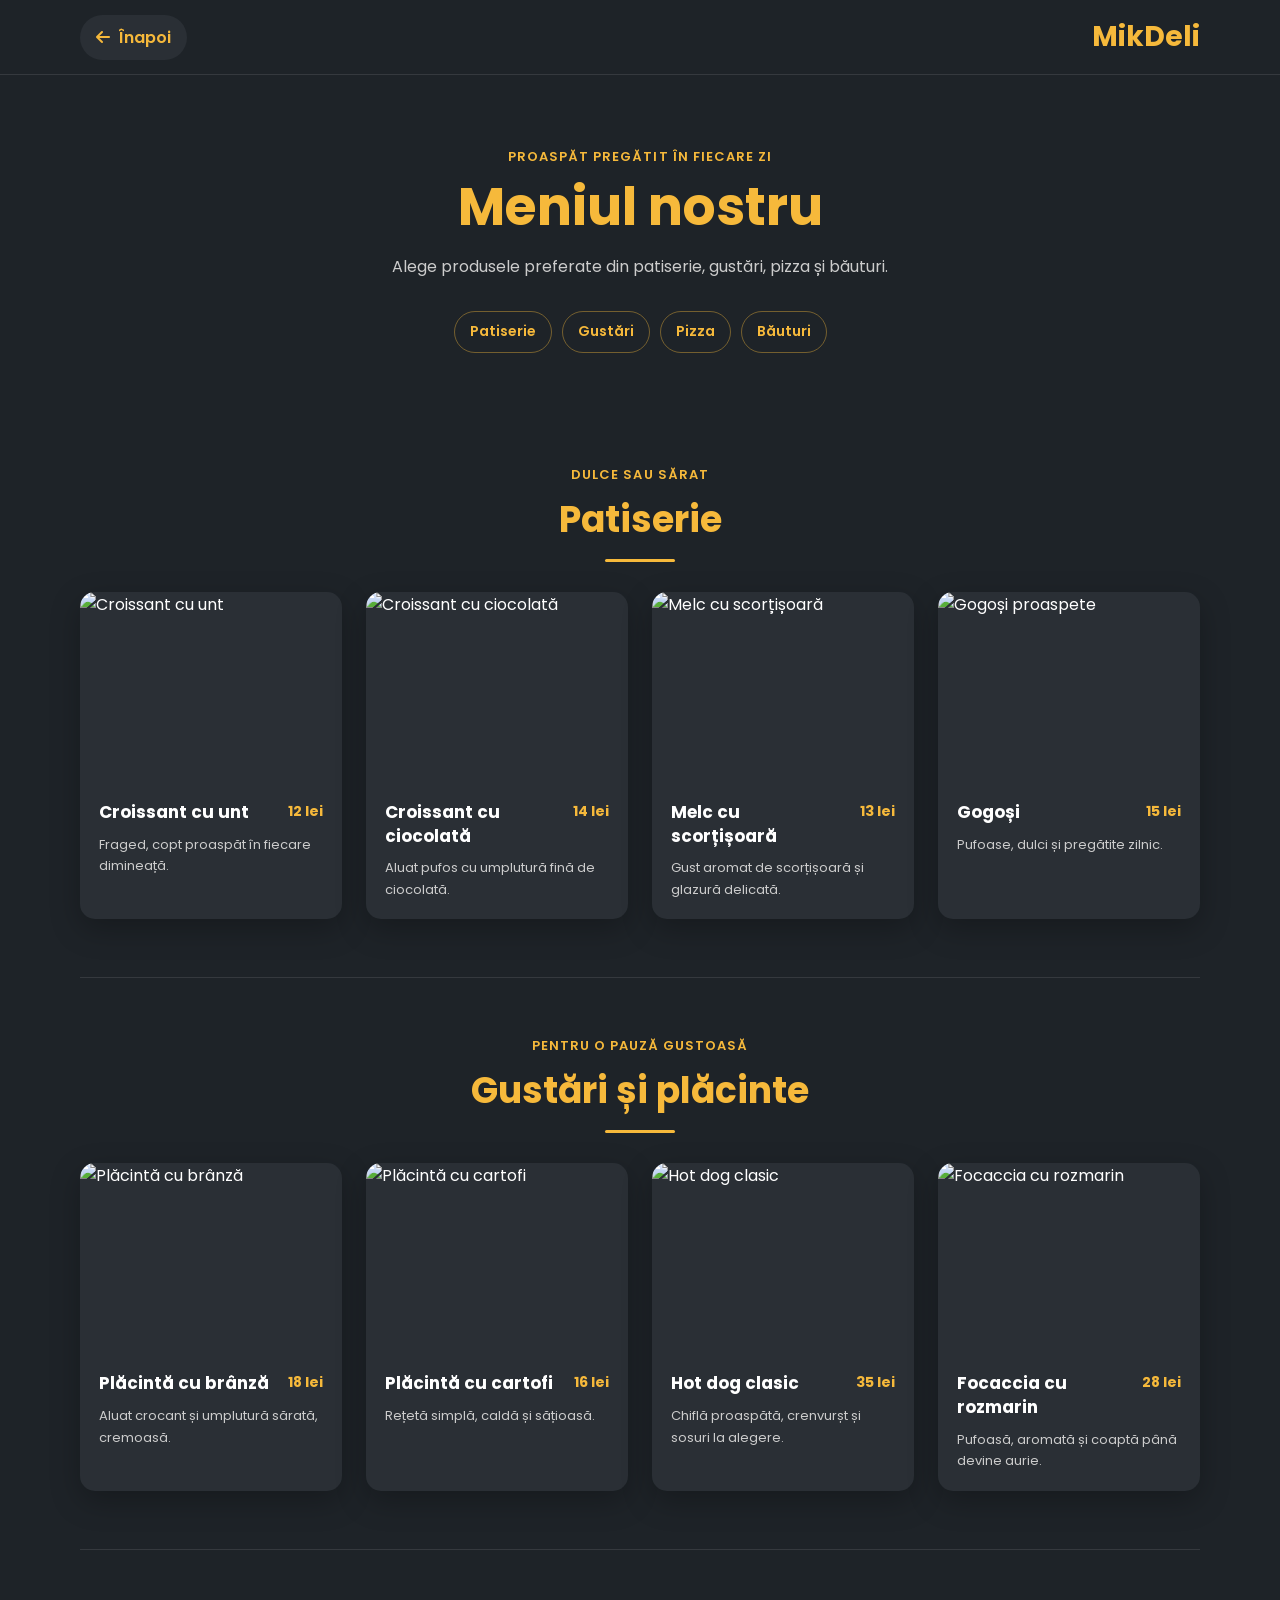
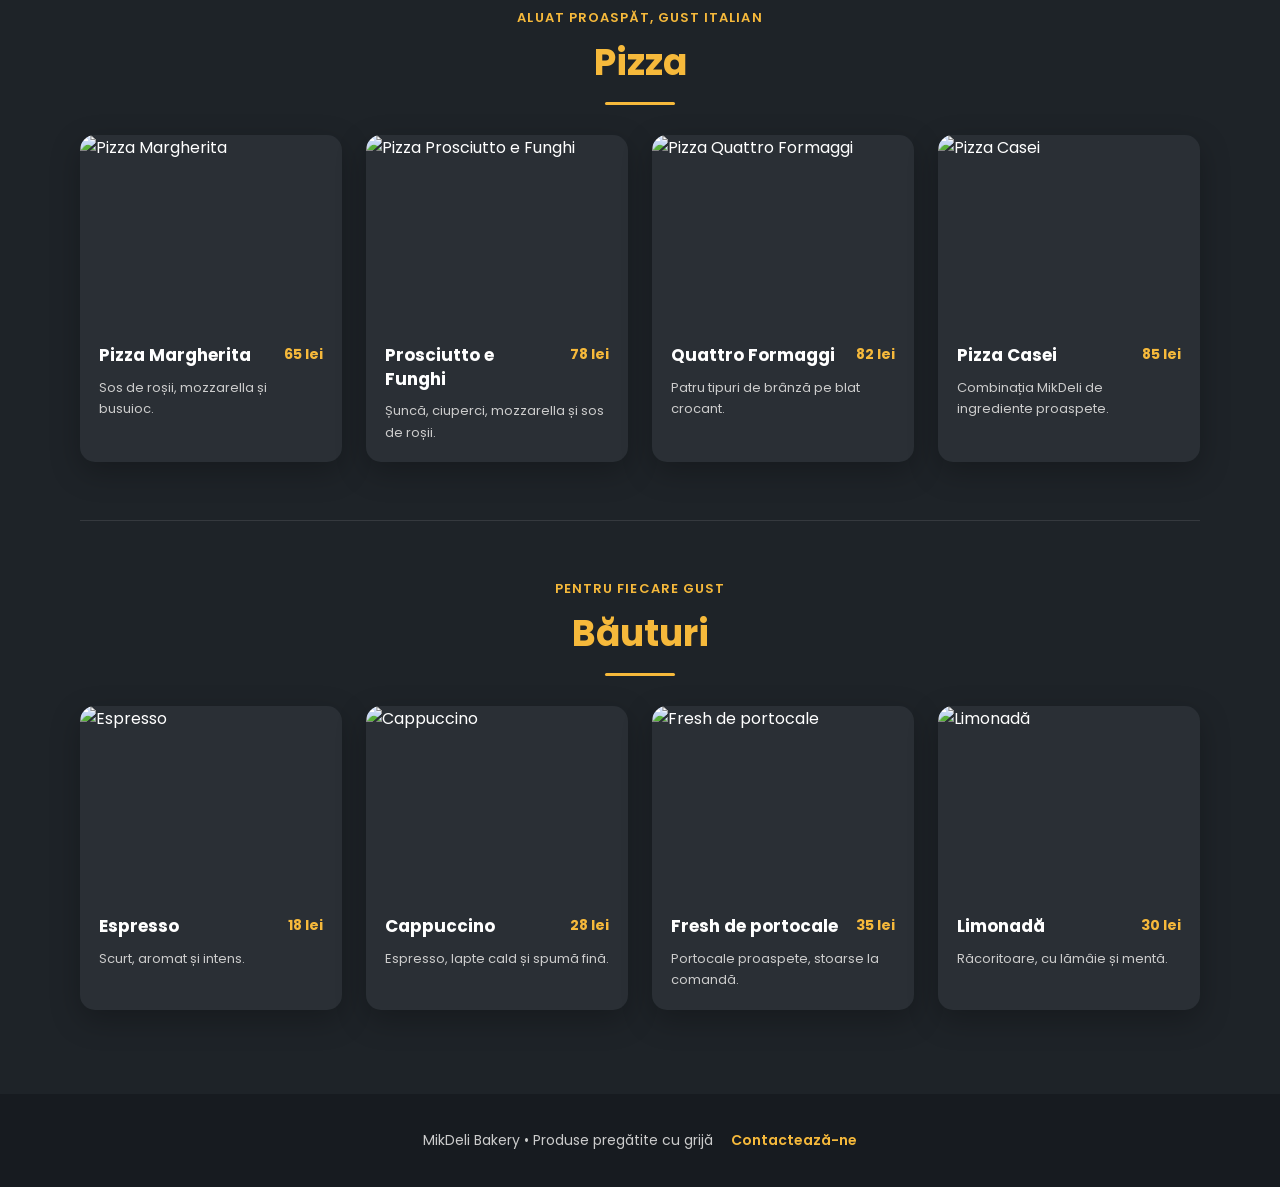
==== menu.html @ b8315f11 "Add files via upload" ====
<!DOCTYPE html>
<html lang="ro">
<head>
    <meta charset="UTF-8">
    <meta name="viewport" content="width=device-width, initial-scale=1.0">
    <meta name="theme-color" content="#1e2328">
    <title>Meniul nostru | MikDeli</title>

    <link rel="stylesheet" href="menu.css">
    <link href="https://fonts.googleapis.com/css2?family=Poppins:wght@300;400;600;700&display=swap" rel="stylesheet">
    <link rel="stylesheet" href="https://cdnjs.cloudflare.com/ajax/libs/font-awesome/6.5.0/css/all.min.css">
</head>
<body>

    <header class="menu-topbar">
        <div class="menu-topbar__content">
            <a class="back-btn" href="index.html" aria-label="Înapoi la pagina principală">
                <i class="fa-solid fa-arrow-left" aria-hidden="true"></i>
                <span>Înapoi</span>
            </a>

            <a class="menu-logo" href="index.html">MikDeli</a>
        </div>
    </header>

    <main>
        <section class="menu-hero" aria-labelledby="menu-title">
            <p class="menu-kicker">Proaspăt pregătit în fiecare zi</p>
            <h1 id="menu-title">Meniul nostru</h1>
            <p class="menu-intro">Alege produsele preferate din patiserie, gustări, pizza și băuturi.</p>

            <nav class="category-nav" aria-label="Categorii din meniu">
                <a href="#patiserie">Patiserie</a>
                <a href="#gustari">Gustări</a>
                <a href="#pizza">Pizza</a>
                <a href="#bauturi">Băuturi</a>
            </nav>
        </section>

        <section class="menu-section" id="patiserie" aria-labelledby="patiserie-title">
            <div class="section-heading">
                <p class="menu-kicker">Dulce sau sărat</p>
                <h2 id="patiserie-title">Patiserie</h2>
            </div>

            <div class="products-grid">
                <article class="menu-card">
                    <img src="https://images.unsplash.com/photo-1509440159596-0249088772ff?auto=format&fit=crop&w=900&q=80" alt="Croissant cu unt" loading="lazy">
                    <div class="menu-card__content">
                        <div class="menu-card__topline"><h3>Croissant cu unt</h3><span class="price">12 lei</span></div>
                        <p>Fraged, copt proaspăt în fiecare dimineață.</p>
                    </div>
                </article>

                <article class="menu-card">
                    <img src="https://images.unsplash.com/photo-1555507036-ab1f4038808a?auto=format&fit=crop&w=900&q=80" alt="Croissant cu ciocolată" loading="lazy">
                    <div class="menu-card__content">
                        <div class="menu-card__topline"><h3>Croissant cu ciocolată</h3><span class="price">14 lei</span></div>
                        <p>Aluat pufos cu umplutură fină de ciocolată.</p>
                    </div>
                </article>

                <article class="menu-card">
                    <img src="https://images.unsplash.com/photo-1509440159596-0249088772ff?auto=format&fit=crop&w=900&q=80" alt="Melc cu scorțișoară" loading="lazy">
                    <div class="menu-card__content">
                        <div class="menu-card__topline"><h3>Melc cu scorțișoară</h3><span class="price">13 lei</span></div>
                        <p>Gust aromat de scorțișoară și glazură delicată.</p>
                    </div>
                </article>

                <article class="menu-card">
                    <img src="https://images.unsplash.com/photo-1558961363-fa8fdf82db35?auto=format&fit=crop&w=900&q=80" alt="Gogoși proaspete" loading="lazy">
                    <div class="menu-card__content">
                        <div class="menu-card__topline"><h3>Gogoși</h3><span class="price">15 lei</span></div>
                        <p>Pufoase, dulci și pregătite zilnic.</p>
                    </div>
                </article>
            </div>
        </section>

        <section class="menu-section" id="gustari" aria-labelledby="gustari-title">
            <div class="section-heading">
                <p class="menu-kicker">Pentru o pauză gustoasă</p>
                <h2 id="gustari-title">Gustări și plăcinte</h2>
            </div>

            <div class="products-grid">
                <article class="menu-card">
                    <img src="https://images.unsplash.com/photo-1601050690597-df0568f70950?auto=format&fit=crop&w=900&q=80" alt="Plăcintă cu brânză" loading="lazy">
                    <div class="menu-card__content">
                        <div class="menu-card__topline"><h3>Plăcintă cu brânză</h3><span class="price">18 lei</span></div>
                        <p>Aluat crocant și umplutură sărată, cremoasă.</p>
                    </div>
                </article>

                <article class="menu-card">
                    <img src="https://images.unsplash.com/photo-1601050690597-df0568f70950?auto=format&fit=crop&w=900&q=80" alt="Plăcintă cu cartofi" loading="lazy">
                    <div class="menu-card__content">
                        <div class="menu-card__topline"><h3>Plăcintă cu cartofi</h3><span class="price">16 lei</span></div>
                        <p>Rețetă simplă, caldă și sățioasă.</p>
                    </div>
                </article>

                <article class="menu-card">
                    <img src="https://images.unsplash.com/photo-1550547660-d9450f859349?auto=format&fit=crop&w=900&q=80" alt="Hot dog clasic" loading="lazy">
                    <div class="menu-card__content">
                        <div class="menu-card__topline"><h3>Hot dog clasic</h3><span class="price">35 lei</span></div>
                        <p>Chiflă proaspătă, crenvurșt și sosuri la alegere.</p>
                    </div>
                </article>

                <article class="menu-card">
                    <img src="https://images.unsplash.com/photo-1593560708920-61dd98c46a4e?auto=format&fit=crop&w=900&q=80" alt="Focaccia cu rozmarin" loading="lazy">
                    <div class="menu-card__content">
                        <div class="menu-card__topline"><h3>Focaccia cu rozmarin</h3><span class="price">28 lei</span></div>
                        <p>Pufoasă, aromată și coaptă până devine aurie.</p>
                    </div>
                </article>
            </div>
        </section>

        <section class="menu-section" id="pizza" aria-labelledby="pizza-title">
            <div class="section-heading">
                <p class="menu-kicker">Aluat proaspăt, gust italian</p>
                <h2 id="pizza-title">Pizza</h2>
            </div>

            <div class="products-grid">
                <article class="menu-card">
                    <img src="https://images.unsplash.com/photo-1574071318508-1cdbab80d002?auto=format&fit=crop&w=900&q=80" alt="Pizza Margherita" loading="lazy">
                    <div class="menu-card__content">
                        <div class="menu-card__topline"><h3>Pizza Margherita</h3><span class="price">65 lei</span></div>
                        <p>Sos de roșii, mozzarella și busuioc.</p>
                    </div>
                </article>

                <article class="menu-card">
                    <img src="https://images.unsplash.com/photo-1565299624946-b28f40a0ae38?auto=format&fit=crop&w=900&q=80" alt="Pizza Prosciutto e Funghi" loading="lazy">
                    <div class="menu-card__content">
                        <div class="menu-card__topline"><h3>Prosciutto e Funghi</h3><span class="price">78 lei</span></div>
                        <p>Șuncă, ciuperci, mozzarella și sos de roșii.</p>
                    </div>
                </article>

                <article class="menu-card">
                    <img src="https://images.unsplash.com/photo-1579751626657-72bc17010498?auto=format&fit=crop&w=900&q=80" alt="Pizza Quattro Formaggi" loading="lazy">
                    <div class="menu-card__content">
                        <div class="menu-card__topline"><h3>Quattro Formaggi</h3><span class="price">82 lei</span></div>
                        <p>Patru tipuri de brânză pe blat crocant.</p>
                    </div>
                </article>

                <article class="menu-card">
                    <img src="https://images.unsplash.com/photo-1513104890138-7c749659a591?auto=format&fit=crop&w=900&q=80" alt="Pizza Casei" loading="lazy">
                    <div class="menu-card__content">
                        <div class="menu-card__topline"><h3>Pizza Casei</h3><span class="price">85 lei</span></div>
                        <p>Combinația MikDeli de ingrediente proaspete.</p>
                    </div>
                </article>
            </div>
        </section>

        <section class="menu-section" id="bauturi" aria-labelledby="bauturi-title">
            <div class="section-heading">
                <p class="menu-kicker">Pentru fiecare gust</p>
                <h2 id="bauturi-title">Băuturi</h2>
            </div>

            <div class="products-grid">
                <article class="menu-card">
                    <img src="https://images.unsplash.com/photo-1495474472287-4d71bcdd2085?auto=format&fit=crop&w=900&q=80" alt="Espresso" loading="lazy">
                    <div class="menu-card__content">
                        <div class="menu-card__topline"><h3>Espresso</h3><span class="price">18 lei</span></div>
                        <p>Scurt, aromat și intens.</p>
                    </div>
                </article>

                <article class="menu-card">
                    <img src="https://images.unsplash.com/photo-1572442388796-11668a67e53d?auto=format&fit=crop&w=900&q=80" alt="Cappuccino" loading="lazy">
                    <div class="menu-card__content">
                        <div class="menu-card__topline"><h3>Cappuccino</h3><span class="price">28 lei</span></div>
                        <p>Espresso, lapte cald și spumă fină.</p>
                    </div>
                </article>

                <article class="menu-card">
                    <img src="https://images.unsplash.com/photo-1600271886742-f049cd451bba?auto=format&fit=crop&w=900&q=80" alt="Fresh de portocale" loading="lazy">
                    <div class="menu-card__content">
                        <div class="menu-card__topline"><h3>Fresh de portocale</h3><span class="price">35 lei</span></div>
                        <p>Portocale proaspete, stoarse la comandă.</p>
                    </div>
                </article>

                <article class="menu-card">
                    <img src="https://images.unsplash.com/photo-1629203851122-3726ecdf080e?auto=format&fit=crop&w=900&q=80" alt="Limonadă" loading="lazy">
                    <div class="menu-card__content">
                        <div class="menu-card__topline"><h3>Limonadă</h3><span class="price">30 lei</span></div>
                        <p>Răcoritoare, cu lămâie și mentă.</p>
                    </div>
                </article>
            </div>
        </section>
    </main>

    <footer class="menu-footer">
        <p>MikDeli Bakery • Produse pregătite cu grijă</p>
        <a href="index.html#contact">Contactează-ne</a>
    </footer>

</body>
</html>
---- menu.css ----
*{
    margin:0;
    padding:0;
    box-sizing:border-box;
    font-family:'Poppins',sans-serif;
}

html{
    scroll-behavior:smooth;
    scroll-padding-top:92px;
}

body{
    min-width:320px;
    background:#1e2328;
    color:#fff;
    overflow-x:hidden;
}

img{
    display:block;
    max-width:100%;
}

a{
    color:#f6b93b;
    text-decoration:none;
}

a:focus-visible{
    outline:2px solid #f6b93b;
    outline-offset:4px;
}

/* Bara de sus */
.menu-topbar{
    position:sticky;
    top:0;
    z-index:10;
    background:#1e2328;
    border-bottom:1px solid rgba(255,255,255,.1);
}

.menu-topbar__content{
    width:min(1120px, calc(100% - 40px));
    min-height:74px;
    margin:0 auto;
    display:flex;
    align-items:center;
    justify-content:space-between;
    gap:16px;
}

.back-btn{
    display:inline-flex;
    align-items:center;
    justify-content:center;
    gap:9px;
    min-height:44px;
    padding:10px 16px;
    border-radius:30px;
    background:#2a2f35;
    color:#f6b93b;
    font-weight:600;
    transition:.3s ease;
}

.back-btn:hover,
.back-btn:focus-visible{
    background:#343a42;
    transform:translateX(-3px);
}

.menu-logo{
    color:#f6b93b;
    font-size:28px;
    font-weight:700;
}

/* Titlu */
.menu-hero{
    max-width:860px;
    margin:0 auto;
    padding:72px 20px 54px;
    text-align:center;
}

.menu-kicker{
    color:#f6b93b;
    font-size:13px;
    font-weight:600;
    letter-spacing:.08em;
    text-transform:uppercase;
}

.menu-hero h1{
    margin-top:10px;
    color:#f6b93b;
    font-size:clamp(34px, 6vw, 52px);
    line-height:1.15;
}

.menu-intro{
    max-width:620px;
    margin:16px auto 0;
    color:#ccc;
    line-height:1.75;
}

.category-nav{
    display:flex;
    flex-wrap:wrap;
    justify-content:center;
    gap:10px;
    margin-top:30px;
}

.category-nav a{
    min-height:42px;
    display:inline-flex;
    align-items:center;
    justify-content:center;
    padding:8px 15px;
    border:1px solid rgba(246,185,59,.4);
    border-radius:24px;
    color:#f6b93b;
    font-size:14px;
    font-weight:600;
    transition:.3s ease;
}

.category-nav a:hover,
.category-nav a:focus-visible{
    background:#f6b93b;
    color:#1e2328;
    transform:translateY(-2px);
}

/* Categorii */
.menu-section{
    width:min(1120px, calc(100% - 40px));
    margin:0 auto;
    padding:58px 0;
    scroll-margin-top:92px;
}

.menu-section + .menu-section{
    border-top:1px solid rgba(255,255,255,.1);
}

.section-heading{
    margin-bottom:30px;
    text-align:center;
}

.section-heading h2{
    margin-top:7px;
    color:#f6b93b;
    font-size:clamp(28px, 4vw, 36px);
}

.section-heading h2::after{
    content:"";
    display:block;
    width:70px;
    height:3px;
    margin:12px auto 0;
    border-radius:5px;
    background:#f6b93b;
}

.products-grid{
    display:grid;
    grid-template-columns:repeat(auto-fit, minmax(230px, 1fr));
    gap:24px;
}

.menu-card{
    overflow:hidden;
    border-radius:15px;
    background:#2a2f35;
    box-shadow:0 10px 30px rgba(0,0,0,.25);
    transition:.3s;
}

.menu-card:hover{
    box-shadow:0 18px 40px rgba(0,0,0,.4);
    transform:translateY(-5px);
}

.menu-card img{
    width:100%;
    height:190px;
    object-fit:cover;
}

.menu-card__content{
    padding:19px;
}

.menu-card__topline{
    display:flex;
    align-items:flex-start;
    justify-content:space-between;
    gap:12px;
}

.menu-card h3{
    color:#fff;
    font-size:17px;
    line-height:1.4;
}

.menu-card p{
    margin-top:9px;
    color:#ccc;
    font-size:13px;
    line-height:1.65;
}

.price{
    flex:0 0 auto;
    color:#f6b93b;
    font-size:14px;
    font-weight:700;
    white-space:nowrap;
}

/* Subsol */
.menu-footer{
    display:flex;
    flex-wrap:wrap;
    justify-content:center;
    gap:8px 18px;
    margin-top:26px;
    padding:36px 20px;
    background:#171b20;
    color:#ccc;
    font-size:14px;
    text-align:center;
}

.menu-footer a{
    font-weight:600;
}

.menu-footer a:hover,
.menu-footer a:focus-visible{
    color:#fff;
}

@media (max-width:768px){
    .menu-topbar__content,
    .menu-section{
        width:calc(100% - 32px);
    }

    .menu-hero{
        padding:54px 16px 38px;
    }

    .products-grid{
        grid-template-columns:repeat(2, minmax(0, 1fr));
        gap:16px;
    }

    .menu-card img{
        height:165px;
    }

    .menu-card__content{
        padding:16px;
    }

    .menu-card__topline{
        flex-direction:column;
        gap:6px;
    }
}

@media (max-width:520px){
    .menu-topbar__content{
        min-height:66px;
    }

    .back-btn{
        padding:9px 13px;
        font-size:14px;
    }

    .menu-logo{
        font-size:24px;
    }

    .category-nav{
        display:grid;
        grid-template-columns:repeat(2, minmax(0, 1fr));
        gap:8px;
    }

    .category-nav a{
        padding:8px;
        font-size:13px;
    }

    .menu-section{
        padding:46px 0;
    }

    .products-grid{
        grid-template-columns:1fr;
    }

    .menu-card img{
        height:205px;
    }

    .menu-card__topline{
        flex-direction:row;
        align-items:center;
    }
}
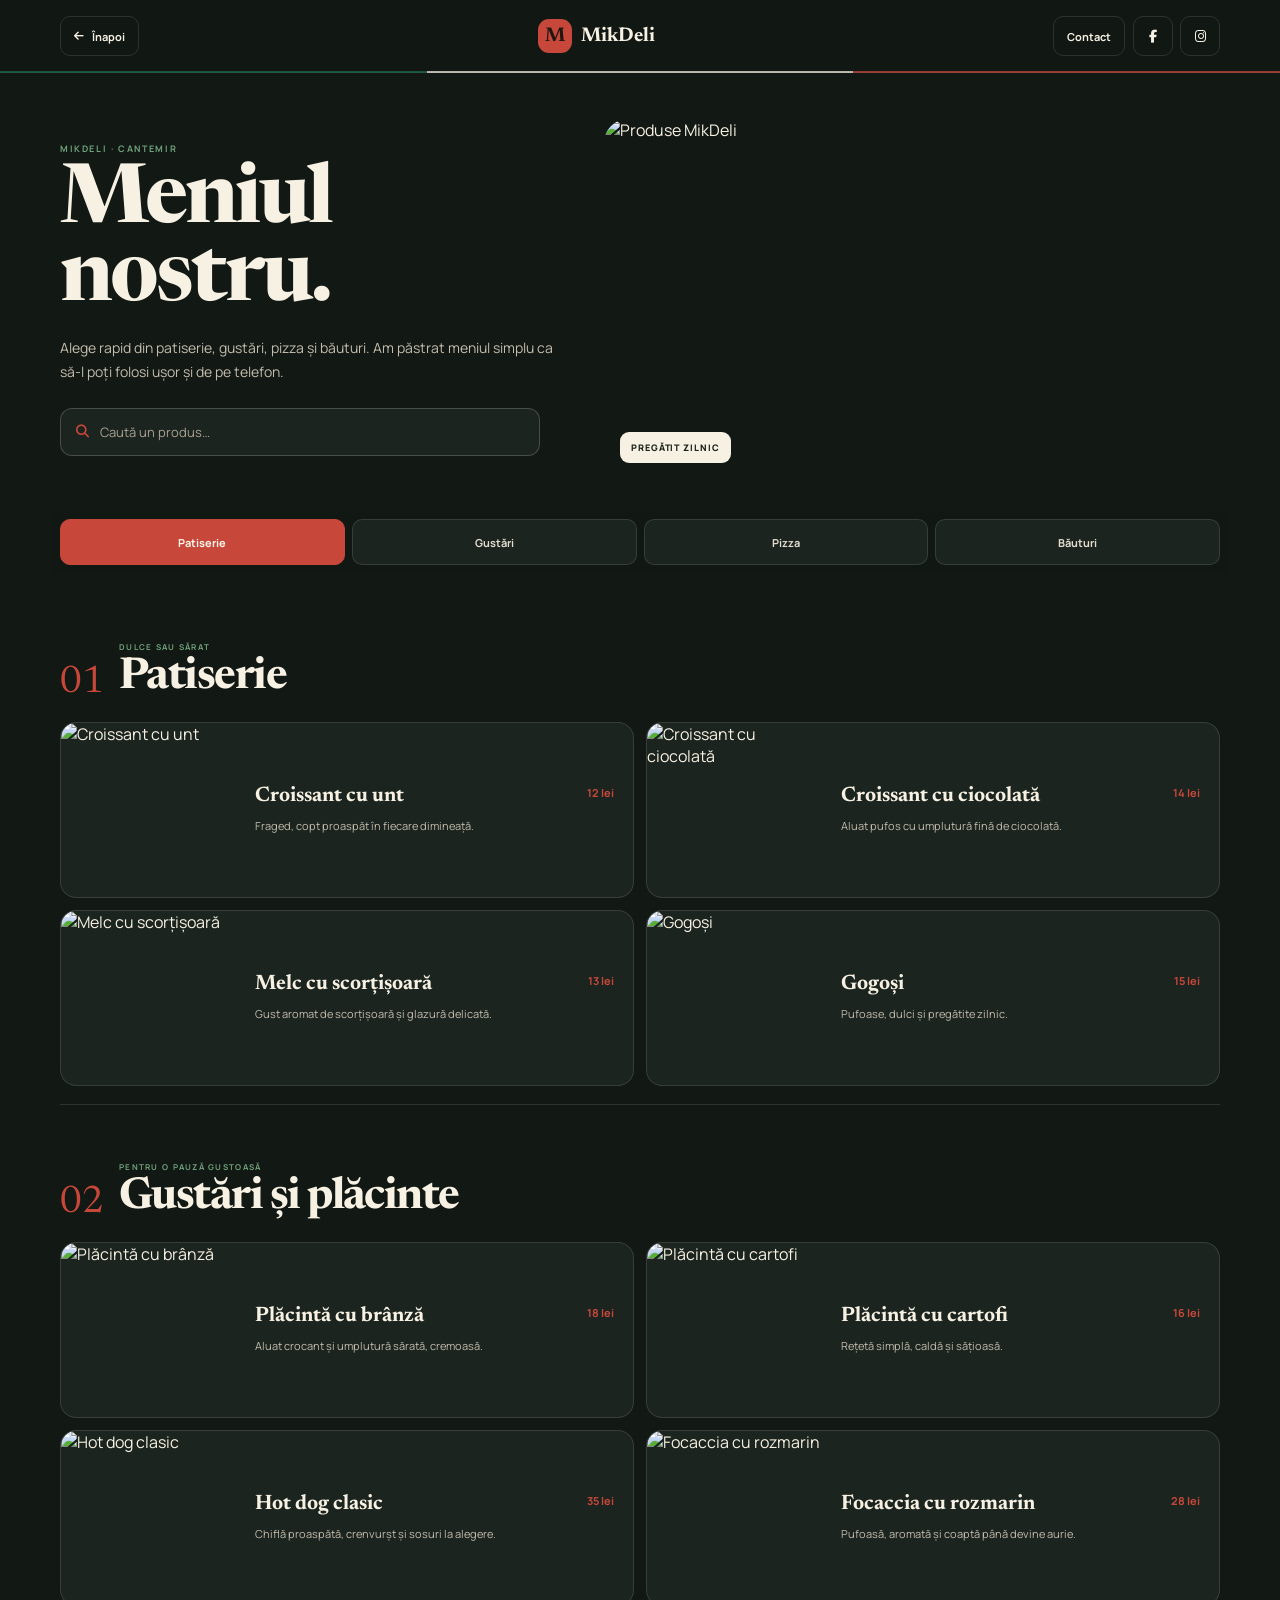
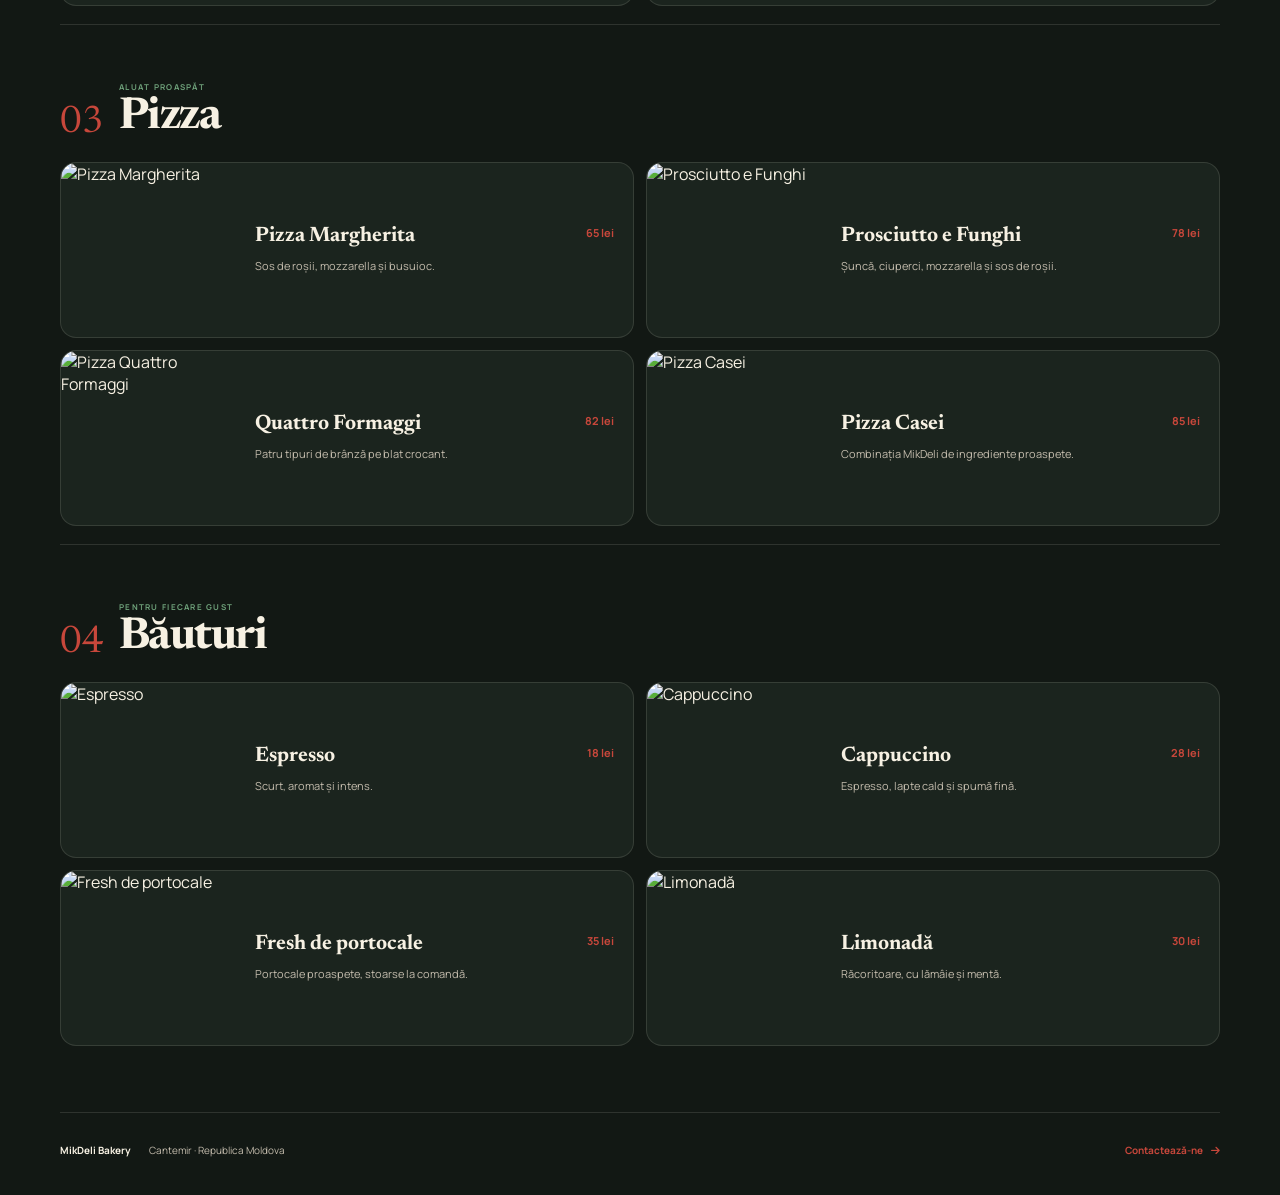
==== commit 7531898d: "Add files via upload" ====
--- a/menu.html
+++ b/menu.html
@@ -3,209 +3,106 @@
 <head>
     <meta charset="UTF-8">
     <meta name="viewport" content="width=device-width, initial-scale=1.0">
-    <meta name="theme-color" content="#1e2328">
-    <title>Meniul nostru | MikDeli</title>
+    <meta name="theme-color" content="#121814">
+    <meta name="description" content="Meniul MikDeli Bakery — patiserie, gustări, pizza și băuturi.">
+    <title>Meniu | MikDeli Bakery</title>
 
+    <link rel="preconnect" href="https://fonts.googleapis.com">
+    <link rel="preconnect" href="https://fonts.gstatic.com" crossorigin>
+    <link href="https://fonts.googleapis.com/css2?family=Manrope:wght@400;500;600;700&family=Newsreader:opsz,wght@6..72,600;6..72,700&display=swap" rel="stylesheet">
+    <link rel="stylesheet" href="https://cdnjs.cloudflare.com/ajax/libs/font-awesome/6.5.0/css/all.min.css">
     <link rel="stylesheet" href="menu.css">
-    <link href="https://fonts.googleapis.com/css2?family=Poppins:wght@300;400;600;700&display=swap" rel="stylesheet">
-    <link rel="stylesheet" href="https://cdnjs.cloudflare.com/ajax/libs/font-awesome/6.5.0/css/all.min.css">
 </head>
 <body>
+<header class="menu-header">
+    <div class="menu-header-inner">
+        <a class="back-link" href="index.html"><i class="fa-solid fa-arrow-left"></i><span>Înapoi</span></a>
+        <a class="menu-brand" href="index.html"><span>M</span><strong>MikDeli</strong></a>
+        <div class="menu-header-actions">
+            <a class="contact-link" href="index.html#contact">Contact</a>
+            <div class="menu-socials" aria-label="Rețele sociale">
+                <a href="https://www.facebook.com/valeriu.dari.5" target="_blank" rel="noopener noreferrer" aria-label="Facebook"><i class="fa-brands fa-facebook-f"></i></a>
+                <a href="https://www.instagram.com/val3rush/" target="_blank" rel="noopener noreferrer" aria-label="Instagram"><i class="fa-brands fa-instagram"></i></a>
+            </div>
+        </div>
+    </div>
+</header>
 
-    <header class="menu-topbar">
-        <div class="menu-topbar__content">
-            <a class="back-btn" href="index.html" aria-label="Înapoi la pagina principală">
-                <i class="fa-solid fa-arrow-left" aria-hidden="true"></i>
-                <span>Înapoi</span>
-            </a>
+<main>
+    <section class="menu-hero">
+        <div class="menu-hero-copy">
+            <p class="overline">MikDeli · Cantemir</p>
+            <h1>Meniul nostru.</h1>
+            <p>Alege rapid din patiserie, gustări, pizza și băuturi. Am păstrat meniul simplu ca să-l poți folosi ușor și de pe telefon.</p>
 
-            <a class="menu-logo" href="index.html">MikDeli</a>
+            <label class="menu-search" for="menu-search-input">
+                <i class="fa-solid fa-magnifying-glass"></i>
+                <input id="menu-search-input" type="search" placeholder="Caută un produs…" autocomplete="off">
+            </label>
         </div>
-    </header>
 
-    <main>
-        <section class="menu-hero" aria-labelledby="menu-title">
-            <p class="menu-kicker">Proaspăt pregătit în fiecare zi</p>
-            <h1 id="menu-title">Meniul nostru</h1>
-            <p class="menu-intro">Alege produsele preferate din patiserie, gustări, pizza și băuturi.</p>
+        <div class="menu-hero-image">
+            <img src="https://images.unsplash.com/photo-1509440159596-0249088772ff?auto=format&fit=crop&w=1200&q=86" alt="Produse MikDeli">
+            <span>Pregătit zilnic</span>
+        </div>
+    </section>
 
-            <nav class="category-nav" aria-label="Categorii din meniu">
-                <a href="#patiserie">Patiserie</a>
-                <a href="#gustari">Gustări</a>
-                <a href="#pizza">Pizza</a>
-                <a href="#bauturi">Băuturi</a>
-            </nav>
-        </section>
+    <nav class="category-nav" aria-label="Categorii meniu">
+        <a href="#patiserie">Patiserie</a>
+        <a href="#gustari">Gustări</a>
+        <a href="#pizza">Pizza</a>
+        <a href="#bauturi">Băuturi</a>
+    </nav>
 
-        <section class="menu-section" id="patiserie" aria-labelledby="patiserie-title">
-            <div class="section-heading">
-                <p class="menu-kicker">Dulce sau sărat</p>
-                <h2 id="patiserie-title">Patiserie</h2>
-            </div>
+    <div id="no-results" class="no-results" hidden>Nu am găsit produse pentru această căutare.</div>
 
-            <div class="products-grid">
-                <article class="menu-card">
-                    <img src="https://images.unsplash.com/photo-1509440159596-0249088772ff?auto=format&fit=crop&w=900&q=80" alt="Croissant cu unt" loading="lazy">
-                    <div class="menu-card__content">
-                        <div class="menu-card__topline"><h3>Croissant cu unt</h3><span class="price">12 lei</span></div>
-                        <p>Fraged, copt proaspăt în fiecare dimineață.</p>
-                    </div>
-                </article>
+    <section class="menu-section" id="patiserie">
+        <header class="section-heading"><span>01</span><div><p>Dulce sau sărat</p><h2>Patiserie</h2></div></header>
+        <div class="products-grid">
+            <article class="menu-card" data-search="croissant unt fraged patiserie"><img src="https://images.unsplash.com/photo-1509440159596-0249088772ff?auto=format&fit=crop&w=900&q=82" alt="Croissant cu unt" loading="lazy"><div class="menu-card-content"><div class="menu-card-top"><h3>Croissant cu unt</h3><strong>12 lei</strong></div><p>Fraged, copt proaspăt în fiecare dimineață.</p></div></article>
+            <article class="menu-card" data-search="croissant ciocolata ciocolată patiserie"><img src="https://images.unsplash.com/photo-1555507036-ab1f4038808a?auto=format&fit=crop&w=900&q=82" alt="Croissant cu ciocolată" loading="lazy"><div class="menu-card-content"><div class="menu-card-top"><h3>Croissant cu ciocolată</h3><strong>14 lei</strong></div><p>Aluat pufos cu umplutură fină de ciocolată.</p></div></article>
+            <article class="menu-card" data-search="melc scortisoara scorțișoară patiserie"><img src="https://images.unsplash.com/photo-1509440159596-0249088772ff?auto=format&fit=crop&w=900&q=82" alt="Melc cu scorțișoară" loading="lazy"><div class="menu-card-content"><div class="menu-card-top"><h3>Melc cu scorțișoară</h3><strong>13 lei</strong></div><p>Gust aromat de scorțișoară și glazură delicată.</p></div></article>
+            <article class="menu-card" data-search="gogosi gogoși patiserie"><img src="https://images.unsplash.com/photo-1558961363-fa8fdf82db35?auto=format&fit=crop&w=900&q=82" alt="Gogoși" loading="lazy"><div class="menu-card-content"><div class="menu-card-top"><h3>Gogoși</h3><strong>15 lei</strong></div><p>Pufoase, dulci și pregătite zilnic.</p></div></article>
+        </div>
+    </section>
 
-                <article class="menu-card">
-                    <img src="https://images.unsplash.com/photo-1555507036-ab1f4038808a?auto=format&fit=crop&w=900&q=80" alt="Croissant cu ciocolată" loading="lazy">
-                    <div class="menu-card__content">
-                        <div class="menu-card__topline"><h3>Croissant cu ciocolată</h3><span class="price">14 lei</span></div>
-                        <p>Aluat pufos cu umplutură fină de ciocolată.</p>
-                    </div>
-                </article>
+    <section class="menu-section" id="gustari">
+        <header class="section-heading"><span>02</span><div><p>Pentru o pauză gustoasă</p><h2>Gustări și plăcinte</h2></div></header>
+        <div class="products-grid">
+            <article class="menu-card" data-search="placinta plăcintă branza brânză gustari gustări"><img src="https://images.unsplash.com/photo-1601050690597-df0568f70950?auto=format&fit=crop&w=900&q=82" alt="Plăcintă cu brânză" loading="lazy"><div class="menu-card-content"><div class="menu-card-top"><h3>Plăcintă cu brânză</h3><strong>18 lei</strong></div><p>Aluat crocant și umplutură sărată, cremoasă.</p></div></article>
+            <article class="menu-card" data-search="placinta plăcintă cartofi gustari gustări"><img src="https://images.unsplash.com/photo-1601050690597-df0568f70950?auto=format&fit=crop&w=900&q=82" alt="Plăcintă cu cartofi" loading="lazy"><div class="menu-card-content"><div class="menu-card-top"><h3>Plăcintă cu cartofi</h3><strong>16 lei</strong></div><p>Rețetă simplă, caldă și sățioasă.</p></div></article>
+            <article class="menu-card" data-search="hot dog crenvurst gustari gustări"><img src="https://images.unsplash.com/photo-1550547660-d9450f859349?auto=format&fit=crop&w=900&q=82" alt="Hot dog clasic" loading="lazy"><div class="menu-card-content"><div class="menu-card-top"><h3>Hot dog clasic</h3><strong>35 lei</strong></div><p>Chiflă proaspătă, crenvurșt și sosuri la alegere.</p></div></article>
+            <article class="menu-card" data-search="focaccia rozmarin gustari gustări"><img src="https://images.unsplash.com/photo-1593560708920-61dd98c46a4e?auto=format&fit=crop&w=900&q=82" alt="Focaccia cu rozmarin" loading="lazy"><div class="menu-card-content"><div class="menu-card-top"><h3>Focaccia cu rozmarin</h3><strong>28 lei</strong></div><p>Pufoasă, aromată și coaptă până devine aurie.</p></div></article>
+        </div>
+    </section>
 
-                <article class="menu-card">
-                    <img src="https://images.unsplash.com/photo-1509440159596-0249088772ff?auto=format&fit=crop&w=900&q=80" alt="Melc cu scorțișoară" loading="lazy">
-                    <div class="menu-card__content">
-                        <div class="menu-card__topline"><h3>Melc cu scorțișoară</h3><span class="price">13 lei</span></div>
-                        <p>Gust aromat de scorțișoară și glazură delicată.</p>
-                    </div>
-                </article>
+    <section class="menu-section" id="pizza">
+        <header class="section-heading"><span>03</span><div><p>Aluat proaspăt</p><h2>Pizza</h2></div></header>
+        <div class="products-grid">
+            <article class="menu-card" data-search="pizza margherita mozzarella busuioc"><img src="https://images.unsplash.com/photo-1574071318508-1cdbab80d002?auto=format&fit=crop&w=900&q=82" alt="Pizza Margherita" loading="lazy"><div class="menu-card-content"><div class="menu-card-top"><h3>Pizza Margherita</h3><strong>65 lei</strong></div><p>Sos de roșii, mozzarella și busuioc.</p></div></article>
+            <article class="menu-card" data-search="pizza prosciutto funghi sunca șuncă ciuperci"><img src="https://images.unsplash.com/photo-1565299624946-b28f40a0ae38?auto=format&fit=crop&w=900&q=82" alt="Prosciutto e Funghi" loading="lazy"><div class="menu-card-content"><div class="menu-card-top"><h3>Prosciutto e Funghi</h3><strong>78 lei</strong></div><p>Șuncă, ciuperci, mozzarella și sos de roșii.</p></div></article>
+            <article class="menu-card" data-search="pizza quattro formaggi branza brânză"><img src="https://images.unsplash.com/photo-1579751626657-72bc17010498?auto=format&fit=crop&w=900&q=82" alt="Pizza Quattro Formaggi" loading="lazy"><div class="menu-card-content"><div class="menu-card-top"><h3>Quattro Formaggi</h3><strong>82 lei</strong></div><p>Patru tipuri de brânză pe blat crocant.</p></div></article>
+            <article class="menu-card" data-search="pizza casei mikdeli"><img src="https://images.unsplash.com/photo-1513104890138-7c749659a591?auto=format&fit=crop&w=900&q=82" alt="Pizza Casei" loading="lazy"><div class="menu-card-content"><div class="menu-card-top"><h3>Pizza Casei</h3><strong>85 lei</strong></div><p>Combinația MikDeli de ingrediente proaspete.</p></div></article>
+        </div>
+    </section>
 
-                <article class="menu-card">
-                    <img src="https://images.unsplash.com/photo-1558961363-fa8fdf82db35?auto=format&fit=crop&w=900&q=80" alt="Gogoși proaspete" loading="lazy">
-                    <div class="menu-card__content">
-                        <div class="menu-card__topline"><h3>Gogoși</h3><span class="price">15 lei</span></div>
-                        <p>Pufoase, dulci și pregătite zilnic.</p>
-                    </div>
-                </article>
-            </div>
-        </section>
+    <section class="menu-section" id="bauturi">
+        <header class="section-heading"><span>04</span><div><p>Pentru fiecare gust</p><h2>Băuturi</h2></div></header>
+        <div class="products-grid">
+            <article class="menu-card" data-search="espresso cafea bauturi băuturi"><img src="https://images.unsplash.com/photo-1495474472287-4d71bcdd2085?auto=format&fit=crop&w=900&q=82" alt="Espresso" loading="lazy"><div class="menu-card-content"><div class="menu-card-top"><h3>Espresso</h3><strong>18 lei</strong></div><p>Scurt, aromat și intens.</p></div></article>
+            <article class="menu-card" data-search="cappuccino cafea lapte bauturi băuturi"><img src="https://images.unsplash.com/photo-1572442388796-11668a67e53d?auto=format&fit=crop&w=900&q=82" alt="Cappuccino" loading="lazy"><div class="menu-card-content"><div class="menu-card-top"><h3>Cappuccino</h3><strong>28 lei</strong></div><p>Espresso, lapte cald și spumă fină.</p></div></article>
+            <article class="menu-card" data-search="fresh portocale bauturi băuturi"><img src="https://images.unsplash.com/photo-1600271886742-f049cd451bba?auto=format&fit=crop&w=900&q=82" alt="Fresh de portocale" loading="lazy"><div class="menu-card-content"><div class="menu-card-top"><h3>Fresh de portocale</h3><strong>35 lei</strong></div><p>Portocale proaspete, stoarse la comandă.</p></div></article>
+            <article class="menu-card" data-search="limonada limonadă lamaie lămâie menta mentă bauturi băuturi"><img src="https://images.unsplash.com/photo-1629203851122-3726ecdf080e?auto=format&fit=crop&w=900&q=82" alt="Limonadă" loading="lazy"><div class="menu-card-content"><div class="menu-card-top"><h3>Limonadă</h3><strong>30 lei</strong></div><p>Răcoritoare, cu lămâie și mentă.</p></div></article>
+        </div>
+    </section>
+</main>
 
-        <section class="menu-section" id="gustari" aria-labelledby="gustari-title">
-            <div class="section-heading">
-                <p class="menu-kicker">Pentru o pauză gustoasă</p>
-                <h2 id="gustari-title">Gustări și plăcinte</h2>
-            </div>
+<footer class="menu-footer">
+    <strong>MikDeli Bakery</strong>
+    <span>Cantemir · Republica Moldova</span>
+    <a href="index.html#contact">Contactează-ne <i class="fa-solid fa-arrow-right"></i></a>
+</footer>
 
-            <div class="products-grid">
-                <article class="menu-card">
-                    <img src="https://images.unsplash.com/photo-1601050690597-df0568f70950?auto=format&fit=crop&w=900&q=80" alt="Plăcintă cu brânză" loading="lazy">
-                    <div class="menu-card__content">
-                        <div class="menu-card__topline"><h3>Plăcintă cu brânză</h3><span class="price">18 lei</span></div>
-                        <p>Aluat crocant și umplutură sărată, cremoasă.</p>
-                    </div>
-                </article>
-
-                <article class="menu-card">
-                    <img src="https://images.unsplash.com/photo-1601050690597-df0568f70950?auto=format&fit=crop&w=900&q=80" alt="Plăcintă cu cartofi" loading="lazy">
-                    <div class="menu-card__content">
-                        <div class="menu-card__topline"><h3>Plăcintă cu cartofi</h3><span class="price">16 lei</span></div>
-                        <p>Rețetă simplă, caldă și sățioasă.</p>
-                    </div>
-                </article>
-
-                <article class="menu-card">
-                    <img src="https://images.unsplash.com/photo-1550547660-d9450f859349?auto=format&fit=crop&w=900&q=80" alt="Hot dog clasic" loading="lazy">
-                    <div class="menu-card__content">
-                        <div class="menu-card__topline"><h3>Hot dog clasic</h3><span class="price">35 lei</span></div>
-                        <p>Chiflă proaspătă, crenvurșt și sosuri la alegere.</p>
-                    </div>
-                </article>
-
-                <article class="menu-card">
-                    <img src="https://images.unsplash.com/photo-1593560708920-61dd98c46a4e?auto=format&fit=crop&w=900&q=80" alt="Focaccia cu rozmarin" loading="lazy">
-                    <div class="menu-card__content">
-                        <div class="menu-card__topline"><h3>Focaccia cu rozmarin</h3><span class="price">28 lei</span></div>
-                        <p>Pufoasă, aromată și coaptă până devine aurie.</p>
-                    </div>
-                </article>
-            </div>
-        </section>
-
-        <section class="menu-section" id="pizza" aria-labelledby="pizza-title">
-            <div class="section-heading">
-                <p class="menu-kicker">Aluat proaspăt, gust italian</p>
-                <h2 id="pizza-title">Pizza</h2>
-            </div>
-
-            <div class="products-grid">
-                <article class="menu-card">
-                    <img src="https://images.unsplash.com/photo-1574071318508-1cdbab80d002?auto=format&fit=crop&w=900&q=80" alt="Pizza Margherita" loading="lazy">
-                    <div class="menu-card__content">
-                        <div class="menu-card__topline"><h3>Pizza Margherita</h3><span class="price">65 lei</span></div>
-                        <p>Sos de roșii, mozzarella și busuioc.</p>
-                    </div>
-                </article>
-
-                <article class="menu-card">
-                    <img src="https://images.unsplash.com/photo-1565299624946-b28f40a0ae38?auto=format&fit=crop&w=900&q=80" alt="Pizza Prosciutto e Funghi" loading="lazy">
-                    <div class="menu-card__content">
-                        <div class="menu-card__topline"><h3>Prosciutto e Funghi</h3><span class="price">78 lei</span></div>
-                        <p>Șuncă, ciuperci, mozzarella și sos de roșii.</p>
-                    </div>
-                </article>
-
-                <article class="menu-card">
-                    <img src="https://images.unsplash.com/photo-1579751626657-72bc17010498?auto=format&fit=crop&w=900&q=80" alt="Pizza Quattro Formaggi" loading="lazy">
-                    <div class="menu-card__content">
-                        <div class="menu-card__topline"><h3>Quattro Formaggi</h3><span class="price">82 lei</span></div>
-                        <p>Patru tipuri de brânză pe blat crocant.</p>
-                    </div>
-                </article>
-
-                <article class="menu-card">
-                    <img src="https://images.unsplash.com/photo-1513104890138-7c749659a591?auto=format&fit=crop&w=900&q=80" alt="Pizza Casei" loading="lazy">
-                    <div class="menu-card__content">
-                        <div class="menu-card__topline"><h3>Pizza Casei</h3><span class="price">85 lei</span></div>
-                        <p>Combinația MikDeli de ingrediente proaspete.</p>
-                    </div>
-                </article>
-            </div>
-        </section>
-
-        <section class="menu-section" id="bauturi" aria-labelledby="bauturi-title">
-            <div class="section-heading">
-                <p class="menu-kicker">Pentru fiecare gust</p>
-                <h2 id="bauturi-title">Băuturi</h2>
-            </div>
-
-            <div class="products-grid">
-                <article class="menu-card">
-                    <img src="https://images.unsplash.com/photo-1495474472287-4d71bcdd2085?auto=format&fit=crop&w=900&q=80" alt="Espresso" loading="lazy">
-                    <div class="menu-card__content">
-                        <div class="menu-card__topline"><h3>Espresso</h3><span class="price">18 lei</span></div>
-                        <p>Scurt, aromat și intens.</p>
-                    </div>
-                </article>
-
-                <article class="menu-card">
-                    <img src="https://images.unsplash.com/photo-1572442388796-11668a67e53d?auto=format&fit=crop&w=900&q=80" alt="Cappuccino" loading="lazy">
-                    <div class="menu-card__content">
-                        <div class="menu-card__topline"><h3>Cappuccino</h3><span class="price">28 lei</span></div>
-                        <p>Espresso, lapte cald și spumă fină.</p>
-                    </div>
-                </article>
-
-                <article class="menu-card">
-                    <img src="https://images.unsplash.com/photo-1600271886742-f049cd451bba?auto=format&fit=crop&w=900&q=80" alt="Fresh de portocale" loading="lazy">
-                    <div class="menu-card__content">
-                        <div class="menu-card__topline"><h3>Fresh de portocale</h3><span class="price">35 lei</span></div>
-                        <p>Portocale proaspete, stoarse la comandă.</p>
-                    </div>
-                </article>
-
-                <article class="menu-card">
-                    <img src="https://images.unsplash.com/photo-1629203851122-3726ecdf080e?auto=format&fit=crop&w=900&q=80" alt="Limonadă" loading="lazy">
-                    <div class="menu-card__content">
-                        <div class="menu-card__topline"><h3>Limonadă</h3><span class="price">30 lei</span></div>
-                        <p>Răcoritoare, cu lămâie și mentă.</p>
-                    </div>
-                </article>
-            </div>
-        </section>
-    </main>
-
-    <footer class="menu-footer">
-        <p>MikDeli Bakery • Produse pregătite cu grijă</p>
-        <a href="index.html#contact">Contactează-ne</a>
-    </footer>
-
+<script src="script.js"></script>
 </body>
 </html>
--- a/menu.css
+++ b/menu.css
@@ -1,322 +1,621 @@
-*{
-    margin:0;
-    padding:0;
-    box-sizing:border-box;
-    font-family:'Poppins',sans-serif;
-}
-
-html{
-    scroll-behavior:smooth;
-    scroll-padding-top:92px;
-}
-
-body{
-    min-width:320px;
-    background:#1e2328;
-    color:#fff;
-    overflow-x:hidden;
-}
-
-img{
-    display:block;
-    max-width:100%;
-}
-
-a{
-    color:#f6b93b;
-    text-decoration:none;
-}
-
-a:focus-visible{
-    outline:2px solid #f6b93b;
-    outline-offset:4px;
-}
-
-/* Bara de sus */
-.menu-topbar{
-    position:sticky;
-    top:0;
-    z-index:10;
-    background:#1e2328;
-    border-bottom:1px solid rgba(255,255,255,.1);
-}
-
-.menu-topbar__content{
-    width:min(1120px, calc(100% - 40px));
-    min-height:74px;
-    margin:0 auto;
-    display:flex;
-    align-items:center;
-    justify-content:space-between;
-    gap:16px;
-}
-
-.back-btn{
-    display:inline-flex;
-    align-items:center;
-    justify-content:center;
-    gap:9px;
-    min-height:44px;
-    padding:10px 16px;
-    border-radius:30px;
-    background:#2a2f35;
-    color:#f6b93b;
-    font-weight:600;
-    transition:.3s ease;
-}
-
-.back-btn:hover,
-.back-btn:focus-visible{
-    background:#343a42;
-    transform:translateX(-3px);
-}
-
-.menu-logo{
-    color:#f6b93b;
-    font-size:28px;
-    font-weight:700;
-}
-
-/* Titlu */
-.menu-hero{
-    max-width:860px;
-    margin:0 auto;
-    padding:72px 20px 54px;
-    text-align:center;
-}
-
-.menu-kicker{
-    color:#f6b93b;
-    font-size:13px;
-    font-weight:600;
-    letter-spacing:.08em;
-    text-transform:uppercase;
-}
-
-.menu-hero h1{
-    margin-top:10px;
-    color:#f6b93b;
-    font-size:clamp(34px, 6vw, 52px);
-    line-height:1.15;
-}
-
-.menu-intro{
-    max-width:620px;
-    margin:16px auto 0;
-    color:#ccc;
-    line-height:1.75;
-}
-
-.category-nav{
-    display:flex;
-    flex-wrap:wrap;
-    justify-content:center;
-    gap:10px;
-    margin-top:30px;
-}
-
-.category-nav a{
-    min-height:42px;
-    display:inline-flex;
-    align-items:center;
-    justify-content:center;
-    padding:8px 15px;
-    border:1px solid rgba(246,185,59,.4);
-    border-radius:24px;
-    color:#f6b93b;
-    font-size:14px;
-    font-weight:600;
-    transition:.3s ease;
+/*
+  ==================================================
+  MIKDELI — СТИЛИ СТРАНИЦЫ МЕНЮ
+
+  Здесь меняется только внешний вид menu.html.
+  Названия товаров, цены и описания меняются
+  в menu.html, а не в этом файле.
+  ==================================================
+*/
+
+/* ==================================================
+   1. ОСНОВНЫЕ НАСТРОЙКИ
+   ================================================== */
+:root {
+    /* Цвета */
+    --bg: #121814;
+    --surface: #1b241e;
+    --surface-2: #243128;
+    --cream: #f7f1e3;
+    --muted: #c4bcad;
+    --terracotta: #c7473b;
+    --sage: #6fa27b;
+    --line: rgba(247, 241, 227, 0.12);
+    --line-strong: rgba(247, 241, 227, 0.2);
+    --shadow: 0 18px 45px rgba(0, 0, 0, 0.24);
+
+    /* Размеры */
+    --container-width: 1160px;
+    --desktop-gutter: 44px;
+    --menu-header-height: 72px;
+    --menu-scroll-offset: 145px;
+    --radius-button: 10px;
+}
+
+/* ==================================================
+   2. БАЗОВЫЕ ПРАВИЛА
+   ================================================== */
+* {
+    box-sizing: border-box;
+    margin: 0;
+    padding: 0;
+}
+
+html {
+    scroll-behavior: smooth;
+    scroll-padding-top: var(--menu-scroll-offset);
+}
+
+body {
+    min-width: 320px;
+    overflow-x: hidden;
+    background: var(--bg);
+    color: var(--cream);
+    font-family: "Manrope", sans-serif;
+}
+
+a {
+    color: inherit;
+    text-decoration: none;
+}
+
+img {
+    display: block;
+    width: 100%;
+    max-width: 100%;
+}
+
+input {
+    font: inherit;
+}
+/* ==================================================
+   3. ШАПКА СТРАНИЦЫ МЕНЮ
+   ================================================== */
+.menu-header {
+    position: sticky;
+    top: 0;
+    z-index: 50;
+    border-bottom: 1px solid var(--line);
+    background: rgba(18, 24, 20, 0.94);
+    backdrop-filter: blur(14px);
+}
+
+.menu-header-inner {
+    display: flex;
+    width: min(var(--container-width), calc(100% - var(--desktop-gutter)));
+    min-height: var(--menu-header-height);
+    align-items: center;
+    justify-content: space-between;
+    gap: 18px;
+    margin: auto;
+}
+
+.back-link,
+.contact-link {
+    display: inline-flex;
+    min-height: 40px;
+    align-items: center;
+    gap: 8px;
+    padding: 0 13px;
+    border: 1px solid var(--line);
+    border-radius: var(--radius-button);
+    font-size: 11px;
+    font-weight: 700;
+    transition: 0.2s ease;
+}
+
+.back-link:hover,
+.contact-link:hover {
+    border-color: var(--line-strong);
+    background: var(--surface);
+}
+
+.menu-header-actions {
+    display: flex;
+    align-items: center;
+    gap: 8px;
+}
+
+.menu-socials {
+    display: flex;
+    align-items: center;
+    gap: 7px;
+}
+
+.menu-socials a {
+    display: grid;
+    width: 40px;
+    height: 40px;
+    place-items: center;
+    border: 1px solid var(--line);
+    border-radius: var(--radius-button);
+    color: var(--cream);
+    font-size: 13px;
+    transition: 0.2s ease;
+}
+
+.menu-socials a:hover {
+    border-color: var(--terracotta);
+    background: var(--terracotta);
+    color: #fff8ec;
+    transform: translateY(-2px);
+}
+
+.menu-brand {
+    display: flex;
+    align-items: center;
+    gap: 9px;
+    font-family: "Newsreader", serif;
+    font-size: 20px;
+}
+
+.menu-brand span {
+    display: grid;
+    width: 34px;
+    height: 34px;
+    place-items: center;
+    border-radius: 11px;
+    background: var(--terracotta);
+    color: #211710;
+    font-weight: 700;
+}
+
+/* Максимальная ширина контента страницы меню */
+main {
+    width: min(var(--container-width), calc(100% - var(--desktop-gutter)));
+    margin: auto;
+}
+/* ==================================================
+   4. ПЕРВЫЙ ЭКРАН И ПОИСК
+   ================================================== */
+.menu-hero {
+    display: grid;
+    grid-template-columns: 0.9fr 1.1fr;
+    align-items: center;
+    gap: 40px;
+    padding: 46px 0 32px;
+}
+
+.overline {
+    color: var(--sage);
+    font-size: 9px;
+    font-weight: 700;
+    letter-spacing: 0.18em;
+    text-transform: uppercase;
+}
+
+.menu-hero h1,
+.section-heading h2 {
+    font-family: "Newsreader", serif;
+    letter-spacing: -0.035em;
+}
+
+/* Размер заголовка «Meniul nostru» */
+.menu-hero h1 {
+    margin: 10px 0 15px;
+    font-size: clamp(48px, 7vw, 82px);
+    line-height: 0.95;
+}
+
+.menu-hero-copy > p:nth-of-type(2) {
+    max-width: 560px;
+    color: var(--muted);
+    font-size: 14px;
+    line-height: 1.72;
+}
+
+/* Поле поиска по товарам */
+.menu-search {
+    display: flex;
+    max-width: 480px;
+    min-height: 48px;
+    align-items: center;
+    gap: 11px;
+    margin-top: 24px;
+    padding: 0 15px;
+    border: 1px solid var(--line-strong);
+    border-radius: 12px;
+    background: var(--surface);
+}
+
+.menu-search i {
+    color: var(--terracotta);
+    font-size: 13px;
+}
+
+.menu-search input {
+    width: 100%;
+    border: 0;
+    outline: 0;
+    background: transparent;
+    color: var(--cream);
+    font-size: 13px;
+}
+
+.menu-search input::placeholder {
+    color: #aaa194;
+}
+
+/* Главное фото страницы меню */
+.menu-hero-image {
+    position: relative;
+    height: 360px;
+    overflow: hidden;
+    border-radius: 24px 24px 70px 24px;
+}
+
+.menu-hero-image img {
+    height: 100%;
+    object-fit: cover;
+}
+
+.menu-hero-image span {
+    position: absolute;
+    bottom: 16px;
+    left: 16px;
+    padding: 9px 11px;
+    border-radius: 9px;
+    background: #f7f1e3;
+    color: #182019;
+    font-size: 9px;
+    font-weight: 800;
+    letter-spacing: 0.1em;
+    text-transform: uppercase;
+}
+
+/* Липкая навигация по категориям */
+.category-nav {
+    position: sticky;
+    top: var(--menu-header-height);
+    z-index: 30;
+    display: grid;
+    grid-template-columns: repeat(4, 1fr);
+    gap: 7px;
+    margin: 0 -8px 12px;
+    padding: 8px;
+    background: rgba(18, 24, 20, 0.96);
+    backdrop-filter: blur(12px);
+}
+
+.category-nav a {
+    display: grid;
+    min-height: 46px;
+    place-items: center;
+    border: 1px solid var(--line);
+    border-radius: var(--radius-button);
+    background: var(--surface);
+    color: #e3dccf;
+    font-size: 11px;
+    font-weight: 700;
+    transition: 0.2s ease;
 }
 
 .category-nav a:hover,
-.category-nav a:focus-visible{
-    background:#f6b93b;
-    color:#1e2328;
-    transform:translateY(-2px);
-}
-
-/* Categorii */
-.menu-section{
-    width:min(1120px, calc(100% - 40px));
-    margin:0 auto;
-    padding:58px 0;
-    scroll-margin-top:92px;
-}
-
-.menu-section + .menu-section{
-    border-top:1px solid rgba(255,255,255,.1);
-}
-
-.section-heading{
-    margin-bottom:30px;
-    text-align:center;
-}
-
-.section-heading h2{
-    margin-top:7px;
-    color:#f6b93b;
-    font-size:clamp(28px, 4vw, 36px);
-}
-
-.section-heading h2::after{
-    content:"";
-    display:block;
-    width:70px;
-    height:3px;
-    margin:12px auto 0;
-    border-radius:5px;
-    background:#f6b93b;
-}
-
-.products-grid{
-    display:grid;
-    grid-template-columns:repeat(auto-fit, minmax(230px, 1fr));
-    gap:24px;
-}
-
-.menu-card{
-    overflow:hidden;
-    border-radius:15px;
-    background:#2a2f35;
-    box-shadow:0 10px 30px rgba(0,0,0,.25);
-    transition:.3s;
-}
-
-.menu-card:hover{
-    box-shadow:0 18px 40px rgba(0,0,0,.4);
-    transform:translateY(-5px);
-}
-
-.menu-card img{
-    width:100%;
-    height:190px;
-    object-fit:cover;
-}
-
-.menu-card__content{
-    padding:19px;
-}
-
-.menu-card__topline{
-    display:flex;
-    align-items:flex-start;
-    justify-content:space-between;
-    gap:12px;
-}
-
-.menu-card h3{
-    color:#fff;
-    font-size:17px;
-    line-height:1.4;
-}
-
-.menu-card p{
-    margin-top:9px;
-    color:#ccc;
-    font-size:13px;
-    line-height:1.65;
-}
-
-.price{
-    flex:0 0 auto;
-    color:#f6b93b;
-    font-size:14px;
-    font-weight:700;
-    white-space:nowrap;
-}
-
-/* Subsol */
-.menu-footer{
-    display:flex;
-    flex-wrap:wrap;
-    justify-content:center;
-    gap:8px 18px;
-    margin-top:26px;
-    padding:36px 20px;
-    background:#171b20;
-    color:#ccc;
-    font-size:14px;
-    text-align:center;
-}
-
-.menu-footer a{
-    font-weight:600;
-}
-
-.menu-footer a:hover,
-.menu-footer a:focus-visible{
-    color:#fff;
-}
-
-@media (max-width:768px){
-    .menu-topbar__content,
-    .menu-section{
-        width:calc(100% - 32px);
-    }
-
-    .menu-hero{
-        padding:54px 16px 38px;
-    }
-
-    .products-grid{
-        grid-template-columns:repeat(2, minmax(0, 1fr));
-        gap:16px;
-    }
-
-    .menu-card img{
-        height:165px;
-    }
-
-    .menu-card__content{
-        padding:16px;
-    }
-
-    .menu-card__topline{
-        flex-direction:column;
-        gap:6px;
-    }
-}
-
-@media (max-width:520px){
-    .menu-topbar__content{
-        min-height:66px;
-    }
-
-    .back-btn{
-        padding:9px 13px;
-        font-size:14px;
-    }
-
-    .menu-logo{
-        font-size:24px;
-    }
-
-    .category-nav{
-        display:grid;
-        grid-template-columns:repeat(2, minmax(0, 1fr));
-        gap:8px;
-    }
-
-    .category-nav a{
-        padding:8px;
-        font-size:13px;
-    }
-
-    .menu-section{
-        padding:46px 0;
-    }
-
-    .products-grid{
-        grid-template-columns:1fr;
-    }
-
-    .menu-card img{
-        height:205px;
-    }
-
-    .menu-card__topline{
-        flex-direction:row;
-        align-items:center;
-    }
-}
+.category-nav a.active {
+    border-color: var(--terracotta);
+    background: var(--terracotta);
+    color: #fff8ec;
+}
+
+/* Сообщение, которое появляется, если поиск ничего не нашёл */
+.no-results {
+    margin: 24px 0;
+    padding: 18px;
+    border: 1px dashed var(--line-strong);
+    border-radius: 12px;
+    color: var(--muted);
+    font-size: 13px;
+    text-align: center;
+}
+/* ==================================================
+   5. КАТЕГОРИИ И КАРТОЧКИ ТОВАРОВ
+   ================================================== */
+/* Отступ при переходе к категории через верхнее меню */
+.menu-section {
+    padding: 56px 0 18px;
+    scroll-margin-top: var(--menu-scroll-offset);
+}
+
+.menu-section + .menu-section {
+    border-top: 1px solid var(--line);
+}
+
+.section-heading {
+    display: flex;
+    align-items: flex-end;
+    gap: 15px;
+    margin-bottom: 22px;
+}
+
+.section-heading > span {
+    color: var(--terracotta);
+    font-family: "Newsreader", serif;
+    font-size: 38px;
+    line-height: 0.9;
+}
+
+.section-heading p {
+    margin-bottom: 4px;
+    color: var(--sage);
+    font-size: 8px;
+    font-weight: 700;
+    letter-spacing: 0.16em;
+    text-transform: uppercase;
+}
+
+.section-heading h2 {
+    font-size: clamp(31px, 4vw, 44px);
+    line-height: 1;
+}
+
+.products-grid {
+    display: grid;
+    grid-template-columns: repeat(2, 1fr);
+    gap: 12px;
+}
+
+.menu-card {
+    display: grid;
+    min-height: 176px;
+    grid-template-columns: 175px 1fr;
+    overflow: hidden;
+    border: 1px solid var(--line);
+    border-radius: 16px;
+    background: var(--surface);
+    transition: 0.22s ease;
+}
+
+.menu-card:hover {
+    border-color: var(--line-strong);
+    background: var(--surface-2);
+    transform: translateY(-3px);
+}
+
+/* Класс добавляет JavaScript, когда товар не подходит поиску */
+.menu-card.is-hidden {
+    display: none;
+}
+
+.menu-card img {
+    height: 100%;
+    object-fit: cover;
+}
+
+.menu-card-content {
+    display: flex;
+    flex-direction: column;
+    justify-content: center;
+    padding: 19px;
+}
+
+.menu-card-top {
+    display: flex;
+    align-items: flex-start;
+    justify-content: space-between;
+    gap: 14px;
+}
+
+.menu-card h3 {
+    font-family: "Newsreader", serif;
+    font-size: 21px;
+    line-height: 1.12;
+}
+
+.menu-card strong {
+    flex: 0 0 auto;
+    color: var(--terracotta);
+    font-size: 11px;
+}
+
+.menu-card p {
+    margin-top: 9px;
+    color: var(--muted);
+    font-size: 11px;
+    line-height: 1.6;
+}
+
+/* ==================================================
+   6. ПОДВАЛ СТРАНИЦЫ МЕНЮ
+   ================================================== */
+.menu-footer {
+    display: flex;
+    width: min(var(--container-width), calc(100% - var(--desktop-gutter)));
+    align-items: center;
+    gap: 18px;
+    margin: 48px auto 0;
+    padding: 30px 0 38px;
+    border-top: 1px solid var(--line);
+    color: var(--muted);
+    font-size: 10px;
+}
+
+.menu-footer strong {
+    color: var(--cream);
+}
+
+.menu-footer a {
+    margin-left: auto;
+    color: var(--terracotta);
+    font-weight: 700;
+}
+
+.menu-footer a i {
+    margin-left: 6px;
+}
+/* ==================================================
+   7. ПЛАНШЕТЫ — до 900px
+   ================================================== */
+@media (max-width: 900px) {
+    .menu-hero {
+        grid-template-columns: 1fr;
+    }
+
+    .menu-hero-image {
+        height: 310px;
+    }
+
+    .products-grid {
+        grid-template-columns: 1fr;
+    }
+
+    .menu-card {
+        grid-template-columns: 210px 1fr;
+    }
+}
+
+/* ==================================================
+   8. ТЕЛЕФОНЫ — до 640px
+   Не удаляйте scroll-padding и top у category-nav:
+   они отвечают за правильный переход к категориям.
+   ================================================== */
+@media (max-width: 640px) {
+    html {
+        scroll-padding-top: 176px;
+    }
+
+    .menu-header-inner,
+    main,
+    .menu-footer {
+        width: calc(100% - 28px);
+    }
+
+    .menu-header-inner {
+        min-height: 66px;
+    }
+
+    .contact-link {
+        display: none;
+    }
+
+    .menu-header-actions {
+        gap: 5px;
+    }
+
+    .menu-socials {
+        gap: 5px;
+    }
+
+    .menu-socials a {
+        width: 38px;
+        height: 38px;
+    }
+
+    .menu-hero {
+        gap: 24px;
+        padding-top: 32px;
+    }
+
+    .menu-hero h1 {
+        font-size: clamp(46px, 14vw, 62px);
+    }
+
+    .menu-hero-image {
+        height: 245px;
+        border-radius: 18px 18px 52px 18px;
+    }
+
+    .category-nav {
+        top: 66px;
+        grid-template-columns: repeat(2, 1fr);
+        margin-inline: -4px;
+        padding: 7px 4px;
+    }
+
+    .category-nav a {
+        min-height: 42px;
+    }
+
+    .menu-section {
+        padding-top: 45px;
+        scroll-margin-top: 176px;
+    }
+
+    .section-heading > span {
+        font-size: 32px;
+    }
+
+    .menu-card {
+        min-height: 145px;
+        grid-template-columns: 118px 1fr;
+    }
+
+    .menu-card-content {
+        padding: 14px;
+    }
+
+    .menu-card h3 {
+        font-size: 18px;
+    }
+
+    .menu-card-top {
+        flex-direction: column;
+        gap: 7px;
+    }
+
+    .menu-card p {
+        font-size: 10px;
+    }
+
+    .menu-footer {
+        flex-direction: column;
+        align-items: flex-start;
+    }
+
+    .menu-footer a {
+        margin-left: 0;
+    }
+}
+
+/* ==================================================
+   9. УЗКИЕ ТЕЛЕФОНЫ — до 420px
+   ================================================== */
+@media (max-width: 420px) {
+    .menu-brand strong {
+        font-size: 18px;
+    }
+
+    .back-link span {
+        display: none;
+    }
+
+    .back-link {
+        display: inline-flex;
+        width: 40px;
+        justify-content: center;
+        padding: 0;
+    }
+
+    .menu-card {
+        grid-template-columns: 1fr;
+    }
+
+    .menu-card img {
+        height: 175px;
+    }
+
+    .menu-card-top {
+        flex-direction: row;
+    }
+
+    .menu-card h3 {
+        font-size: 20px;
+    }
+}
+
+/* Декоративная полоска шапки: зелёный, кремовый, красный */
+.menu-header::after {
+    position: absolute;
+    right: 0;
+    bottom: -1px;
+    left: 0;
+    height: 2px;
+    content: "";
+    pointer-events: none;
+    opacity: 0.72;
+    background: linear-gradient(
+        90deg,
+        #1f6b4f 0 33.33%,
+        #f7f1e3 33.33% 66.66%,
+        #c7473b 66.66% 100%
+    );
+}
